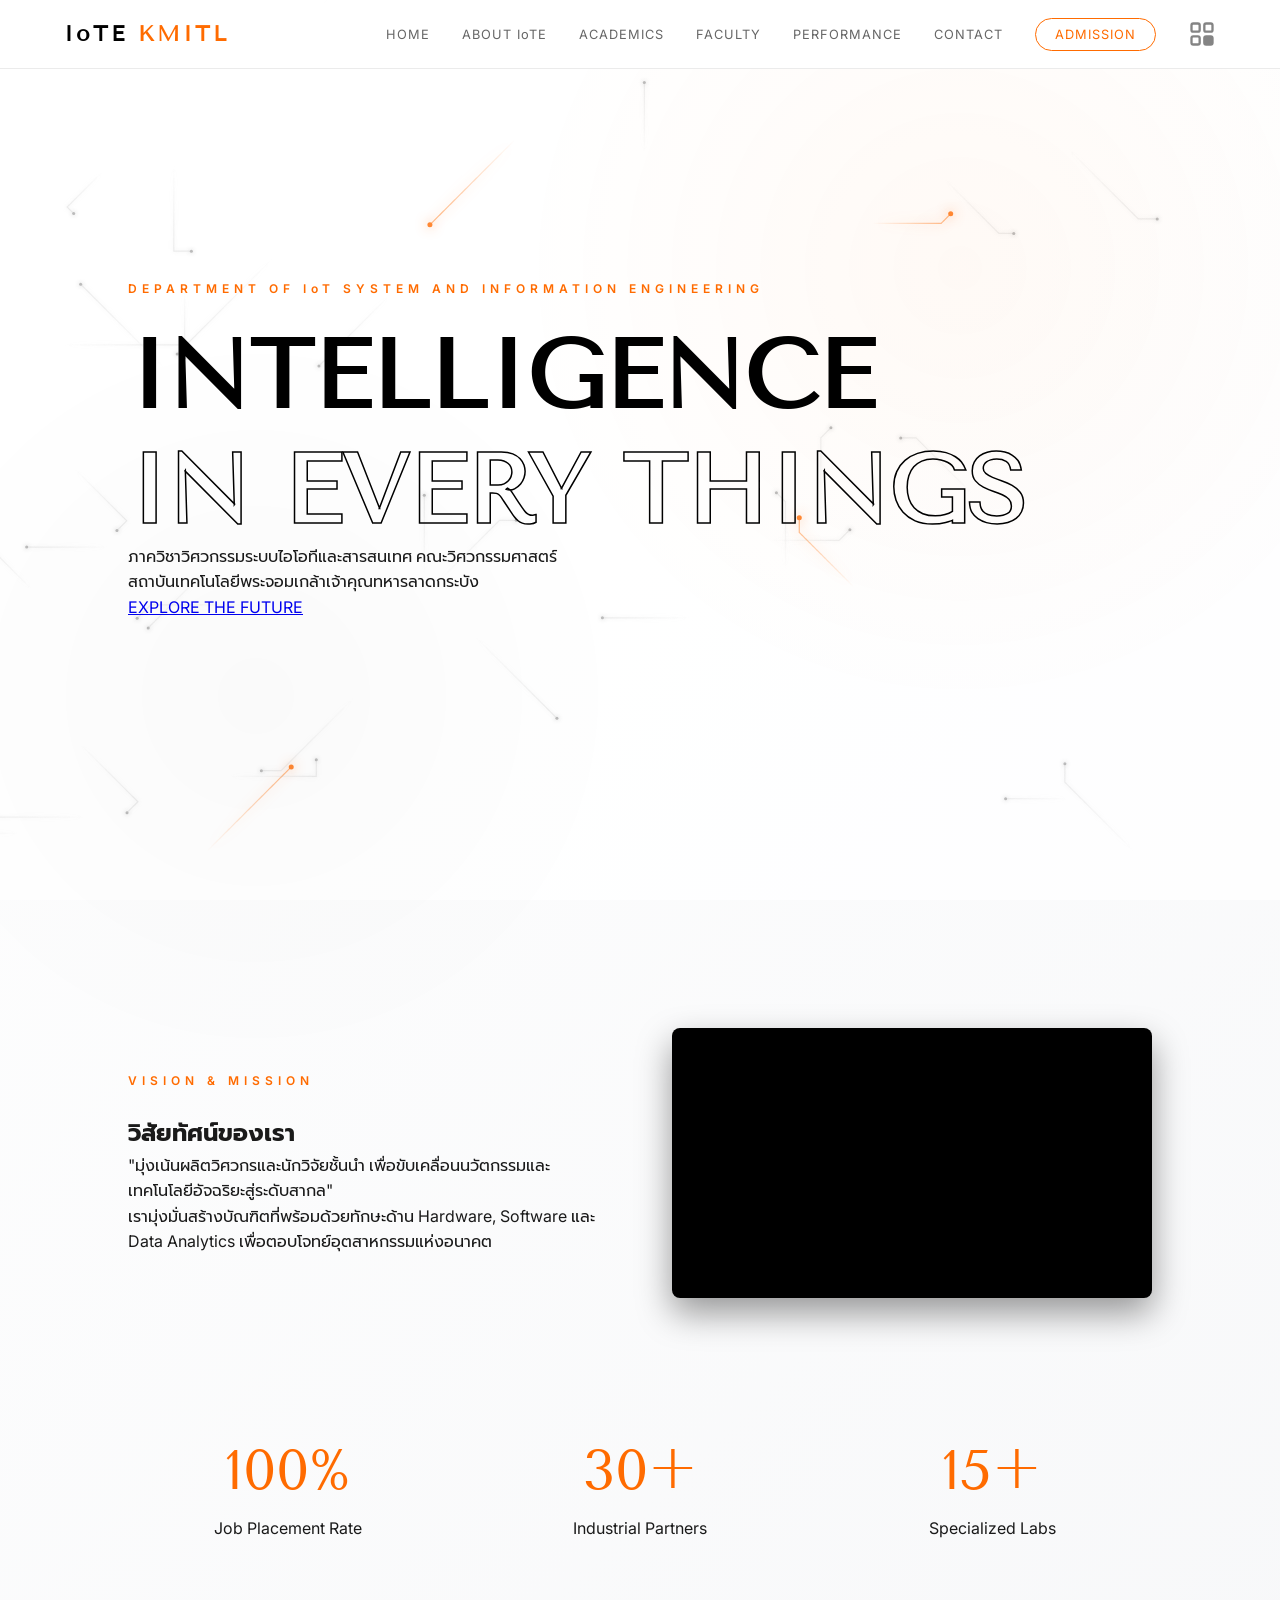
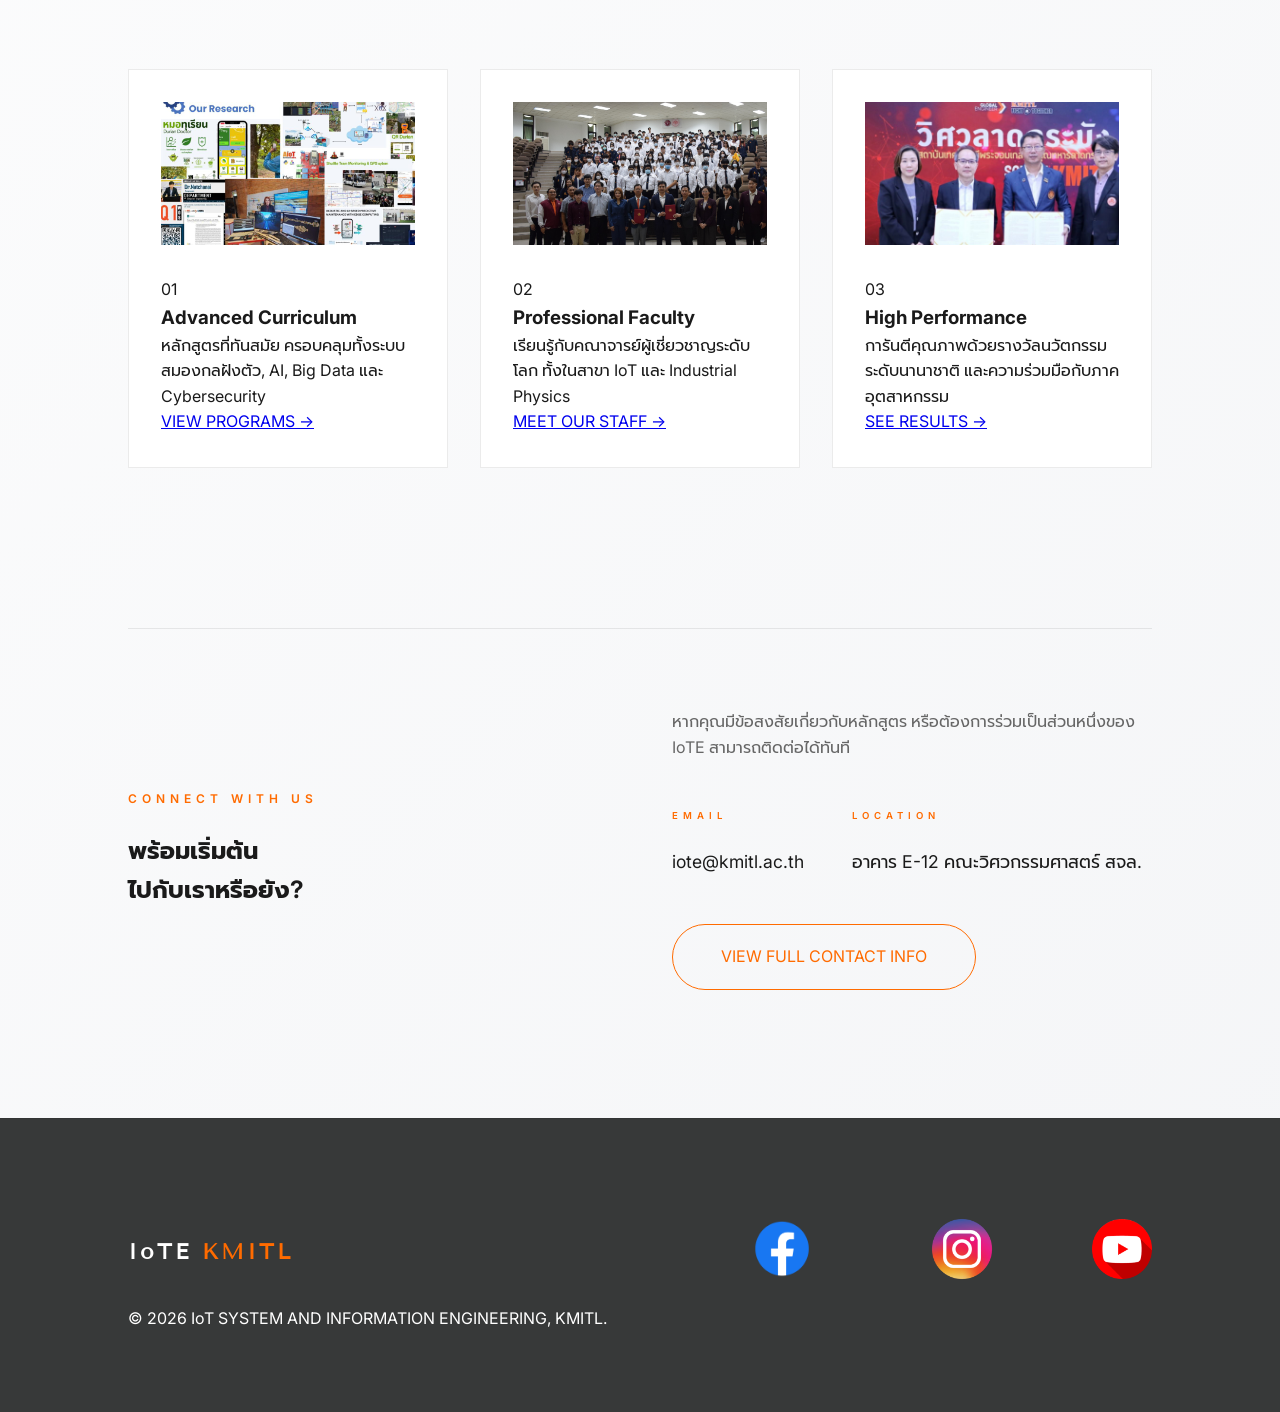
==== index.html @ 2c85f600 "Add files via upload" ====
<!DOCTYPE html>
<html lang="th">
<head>
    <meta charset="UTF-8">
    <meta name="viewport" content="width=device-width, initial-scale=1.0">
    <title>IoTE KMITL | Home - วิศวกรรมระบบไอโอทีและสารสนเทศ</title>
    <link href="https://fonts.googleapis.com/css2?family=Inter:wght@100;300;400;600&family=Tenor+Sans&family=Prompt:wght@200;400;600&display=swap" rel="stylesheet">
    <link rel="stylesheet" href="style.css">
</head>
<body>

    <canvas id="starfield"></canvas>
    <div class="glow-orb"></div>

    <nav>
    <div class="logo">IoTE <span>KMITL</span></div>
    <div class="menu-toggle" id="mobile-menu">
        <span class="bar"></span>
        <span class="bar"></span>
        <span class="bar"></span>
    </div>
    <ul class="nav-links">
        <li><a href="index.html">HOME</a></li>
        <li><a href="about.html">ABOUT IoTE</a></li>
        <li><a href="academics.html">ACADEMICS</a></li>
        <li><a href="faculty.html">FACULTY</a></li>
        <li><a href="performance.html">PERFORMANCE</a></li>
        <li><a href="contact.html">CONTACT</a></li>
        <li><a href="admission.html" class="nav-btn">ADMISSION</a></li>
        <li>
            <a href="play.html" class="magic-portal" title="Intelligence Hub">
                <svg width="28" height="28" viewBox="0 0 24 24" fill="none" xmlns="http://www.w3.org/2000/svg">
                    <rect x="3" y="3" width="7" height="7" rx="1.5" stroke="currentColor" stroke-width="2"/>
                    <rect x="14" y="3" width="7" height="7" rx="1.5" stroke="currentColor" stroke-width="2"/>
                    <rect x="3" y="14" width="7" height="7" rx="1.5" stroke="currentColor" stroke-width="2"/>
                    <rect x="14" y="14" width="7" height="7" rx="1.5" stroke="currentColor" stroke-width="2" fill="currentColor"/>
                </svg>
            </a>
        </li>
    </ul>
</nav>

    <header class="hero">
        <div class="hero-content">
            <span class="label reveal">DEPARTMENT OF IoT SYSTEM AND INFORMATION ENGINEERING</span>
            <h1 class="reveal">INTELLIGENCE <br><span>IN EVERY THINGS</span></h1>
            <p class="reveal">ภาควิชาวิศวกรรมระบบไอโอทีและสารสนเทศ คณะวิศวกรรมศาสตร์ <br>สถาบันเทคโนโลยีพระจอมเกล้าเจ้าคุณทหารลาดกระบัง</p>
            <div class="hero-btns reveal">
                <a href="#intro" class="scroll-down-link">
                    EXPLORE THE FUTURE <br>
                    <span class="mouse"><span class="wheel"></span></span>
                </a>
            </div>
        </div>
    </header>

    <section id="intro" class="container">
        <div class="section-grid align-center">
            <div class="reveal">
                <span class="label">VISION & MISSION</span>
                <h2>วิสัยทัศน์ของเรา</h2>
                <p class="lead">"มุ่งเน้นผลิตวิศวกรและนักวิจัยชั้นนำ เพื่อขับเคลื่อนนวัตกรรมและเทคโนโลยีอัจฉริยะสู่ระดับสากล"</p>
                <p>เรามุ่งมั่นสร้างบัณฑิตที่พร้อมด้วยทักษะด้าน Hardware, Software และ Data Analytics เพื่อตอบโจทย์อุตสาหกรรมแห่งอนาคต</p>
            </div>
            
            <div class="reveal main-img" style="position: relative; padding-bottom: 56.25%; height: 0; overflow: hidden; border-radius: 8px; background: #000; box-shadow: 0 15px 35px rgba(0,0,0,0.4);">
                <iframe 
                    src="https://www.youtube.com/embed/yVEvCxeXNRc" 
                    style="position: absolute; top: 0; left: 0; width: 100%; height: 100%; border: 0;" 
                    title="IoTE KMITL YouTube Video" 
                    allow="accelerometer; autoplay; clipboard-write; encrypted-media; gyroscope; picture-in-picture; web-share" 
                    referrerpolicy="strict-origin-when-cross-origin" 
                    allowfullscreen>
                </iframe>
            </div>
        </div>

        <div class="stats-grid reveal">
            <div class="stat-item">
                <div class="stat-num">100%</div>
                <p>Job Placement Rate</p>
            </div>
            <div class="stat-item">
                <div class="stat-num">30+</div>
                <p>Industrial Partners</p>
            </div>
            <div class="stat-item">
                <div class="stat-num">15+</div>
                <p>Specialized Labs</p>
            </div>
        </div>

        <div class="grid-3">
            <div class="info-card reveal">
                <div class="card-image-box">
                    <span>[ PHOTO ]</span>
                    <img src="7.jpg" style="max-width:120%;" alt="" onerror="this.style.display='none'">
                </div>
                <div class="card-num">01</div>
                <h3>Advanced Curriculum</h3>
                <p>หลักสูตรที่ทันสมัย ครอบคลุมทั้งระบบสมองกลฝังตัว, AI, Big Data และ Cybersecurity</p>
                <a href="academics.html" class="card-link">VIEW PROGRAMS →</a>
            </div>
            
            <div class="info-card reveal" style="transition-delay: 0.1s;">
                <div class="card-image-box">
                    <span>[ PHOTO ]</span>
                    <img src="5.jpg" style="max-width:120%;" alt="" onerror="this.style.display='none'">
                </div>
                <div class="card-num">02</div>
                <h3>Professional Faculty</h3>
                <p>เรียนรู้กับคณาจารย์ผู้เชี่ยวชาญระดับโลก ทั้งในสาขา IoT และ Industrial Physics</p>
                <a href="faculty.html" class="card-link">MEET OUR STAFF →</a>
            </div>

            <div class="info-card reveal" style="transition-delay: 0.2s;">
                <div class="card-image-box">
                    <span>[ PHOTO ]</span>
                    <img src="6.jpg" style="max-width:120%;" alt="" onerror="this.style.display='none'">
                </div>
                <div class="card-num">03</div>
                <h3>High Performance</h3>
                <p>การันตีคุณภาพด้วยรางวัลนวัตกรรมระดับนานาชาติ และความร่วมมือกับภาคอุตสาหกรรม</p>
                <a href="performance.html" class="card-link">SEE RESULTS →</a>
            </div>
        </div>

        <div class="section-grid reveal" style="margin-top: 10rem; border-top: 1px solid var(--border); padding-top: 5rem;">
            <div>
                <span class="label">CONNECT WITH US</span>
                <h2>พร้อมเริ่มต้น<br>ไปกับเราหรือยัง?</h2>
            </div>
            <div>
                <p style="margin-bottom: 3rem; color: var(--dim-text);">หากคุณมีข้อสงสัยเกี่ยวกับหลักสูตร หรือต้องการร่วมเป็นส่วนหนึ่งของ IoTE สามารถติดต่อได้ทันที</p>
                <div style="display: flex; gap: 3rem; flex-wrap: wrap; margin-bottom: 3rem;">
                    <div>
                        <span class="label" style="font-size: 0.6rem;">EMAIL</span>
                        <p style="color: var(--text); font-size: 1.1rem; font-weight: 400;">iote@kmitl.ac.th</p>
                    </div>
                    <div>
                        <span class="label" style="font-size: 0.6rem;">LOCATION</span>
                        <p style="color: var(--text); font-size: 1.1rem; font-weight: 400;">อาคาร E-12 คณะวิศวกรรมศาสตร์ สจล.</p>
                    </div>
                </div>
                <a href="contact.html" class="nav-btn" style="padding: 1.2rem 3rem; display: inline-block;">VIEW FULL CONTACT INFO</a>
            </div>
        </div>
    </section>

    <footer>
        <div class="footer-content">
            <div class="logo">IoTE <span>KMITL</span></div>
            <div class="social-links">
    <a href=""><img src="Facebook.png" alt="Facebook" class="social-icon"></a>
    <a href="#"><img src="instagram.png" alt="LinkedIn" class="social-icon"></a>
    <a href="https://www.youtube.com/@iote_kmitl"><img src="Youtube.png" alt="YouTube" class="social-icon" style="width: 60px;"></a>
</div>
        </div>
        <div class="footer-bottom">
            <p>&copy; 2026 IoT SYSTEM AND INFORMATION ENGINEERING, KMITL.</p>
        </div>
    </footer>

    <script src="script.js"></script>
</body>
</html>
---- style.css ----
:root {
    --bg: #ffffff;
    --text: #1a1a1a;
    --accent: #ff6b00; /* สีส้ม KMITL ที่คุณตั้งไว้ */
    --dim-text: #666;
    --border: rgba(0, 0, 0, 0.08);
    --placeholder-bg: #f4f4f4;
}

/* --- ทุกอย่างคงเดิมตามโค้ดที่คุณส่งมา --- */
* { margin: 0; padding: 0; box-sizing: border-box; }
body { background-color: var(--bg); color: var(--text); font-family: 'Inter', 'Prompt', sans-serif; line-height: 1.6; overflow-x: hidden; }
#starfield { position: fixed; top: 0; left: 0; width: 100%; height: 100%; z-index: -2; background: #ffffff; }

/* --- LOGO & NAV (ใช้สีส้มที่ span และ hover) --- */
.logo { font-family: 'Tenor Sans', sans-serif; font-size: 1.4rem; font-weight: bold; letter-spacing: 3px; color: #000; }
.logo span { color: var(--accent); } /* ส้มที่คำว่า KMITL */

nav { position: fixed; top: 0; width: 100%; z-index: 1000; padding: 1.5rem 5%; display: flex; justify-content: space-between; align-items: center; backdrop-filter: blur(15px); border-bottom: 1px solid var(--border); background: rgba(255, 255, 255, 0.85); }
.nav-links { display: flex; list-style: none; gap: 2.5rem; }
.nav-links a { text-decoration: none; color: var(--dim-text); font-size: 0.75rem; letter-spacing: 2px; transition: 0.3s; }

/* เพิ่มสีส้มตอน Hover เมนู */
.nav-links a:hover, .nav-links a.active { color: var(--accent); } 

/* ปุ่ม Admission ปรับให้ขอบเป็นสีส้มเพื่อความเด่น */
.nav-btn { border: 1.5px solid var(--accent); padding: 0.5rem 1.2rem; border-radius: 50px; color: var(--accent) !important; text-decoration: none; transition: 0.3s; }
.nav-btn:hover { background: var(--accent); color: #fff !important; }

/* --- HERO --- */
.hero { height: 100vh; display: flex; align-items: center; padding: 0 10%; }
.label { color: var(--accent); font-size: 0.75rem; letter-spacing: 5px; margin-bottom: 1.5rem; display: block; font-weight: 600; }
h1 { font-family: 'Tenor Sans', sans-serif; font-size: clamp(3rem, 8vw, 6rem); line-height: 1.1; color: #000; }

/* ส่วนที่เป็นตัวหนังสือโปร่งแสง ให้ขอบเป็นสีส้มถ้าต้องการเน้น หรือปล่อยเป็นสีดำตามเดิมก็ได้ */
h1 span { display: block; margin-top: 10px; -webkit-text-stroke: 1.5px #000; -webkit-text-fill-color: transparent; }

/* --- IMAGE PLACEHOLDERS (คงเดิม) --- */
.image-placeholder {
    background-color: var(--placeholder-bg);
    
    display: flex;
    align-items: center;
    justify-content: center;
    overflow: hidden;
    position: relative;
    border-radius: 4px;
    color: #bbb;
    font-size: 0.8rem;
    letter-spacing: 1px;
}
.image-placeholder img {
    position: absolute;
    width: 100%;
    height: 100%;
    object-fit: cover;
    transition: transform 0.6s cubic-bezier(0.16, 1, 0.3, 1);
}
.image-placeholder:hover img { transform: scale(1.05); }

.main-img {
    aspect-ratio: 4/3;
    width: 100%;
    box-shadow: 20px 20px 60px rgba(0,0,0,0.05);
}

.card-image-box {
    width: 100%;
    aspect-ratio: 16/9;
    background: var(--placeholder-bg);
    margin-bottom: 2rem;
    display: flex;
    align-items: center;
    justify-content: center;
    color: #ccc;
    font-size: 0.7rem;
    overflow: hidden;
}

/* --- GRID & STATS (ใช้สีส้มที่ตัวเลข) --- */
.container { padding: 8rem 10%; }
.section-grid { display: grid; grid-template-columns: 1fr 1fr; gap: 5rem; }
.align-center { align-items: center; }
.stats-grid { display: grid; grid-template-columns: repeat(3, 1fr); gap: 2rem; margin: 8rem 0; text-align: center; }
.stat-num { font-size: 3.5rem; font-family: 'Tenor Sans', sans-serif; color: var(--accent); }

.grid-3 { display: grid; grid-template-columns: repeat(auto-fit, minmax(300px, 1fr)); gap: 2.5rem; margin-top: 6rem; }
.info-card { background: #fff; padding: 2rem; border: 1px solid var(--border); transition: 0.5s; }

/* ขอบการ์ดเปลี่ยนเป็นสีส้มเมื่อ Hover */
.info-card:hover { transform: translateY(-10px); border-color: var(--accent); }

/* --- FOOTER & REVEAL (คงเดิม) --- */
footer { padding: 5rem 10%; border-top: 1px solid var(--border); background-color: #373939; color: #fff; }
.footer-content { display: flex; justify-content: space-between; align-items: center; }
.reveal { opacity: 0; transform: translateY(30px); transition: 1.2s ease-out; }
.reveal.active { opacity: 1; transform: translateY(0); }
/* --- สำหรับ Logo ใน Header (ด้านบน) --- */
nav .logo {
    color: #000000; /* เปลี่ยนสีคำว่า IoTE ด้านบนตรงนี้ (ตัวอย่างนี้คือสีดำ) */
}

/* --- สำหรับ Logo ใน Footer (ด้านล่าง) --- */
footer .logo {
    color: #ffffff; /* เปลี่ยนสีคำว่า IoTE ด้านล่างตรงนี้ (ตัวอย่างนี้คือสีขาว) */
}

/* จัดกลุ่มไอคอนให้อยู่ในแนวนอนและมีช่องว่างห่างกันพอดี */
.social-links {
    display: flex;
    gap: 5rem; /* ระยะห่างระหว่างไอคอน ปรับลดเพิ่มได้ตามชอบ */
    align-items: center;
}

/* กำหนดขนาดของไอคอน */
.social-icon {
    width: 100px; /* ปรับขนาดความกว้างของไอคอน */
    height: auto;
    transition: transform 0.3s ease, opacity 0.3s ease;
}

/* ทำให้รูปไอคอนสว่างขึ้นหรือขยับนิดๆ เวลานำเมาส์ไปชี้ */
.social-links a:hover .social-icon {
    transform: scale(1.1); /* ขยายใหญ่ขึ้น 10% */
    opacity: 0.8;
}

/* --- 1. ปรับสีพื้นหลังหลักให้เป็นสีเทาอมขาวนิดๆ ดูผู้ดีและสบายตา --- */
body { 
    background: linear-gradient(135deg, #ffffff 0%, #f4f5f7 100%); 
    color: var(--text); 
    font-family: 'Inter', 'Prompt', sans-serif; 
    line-height: 1.6; 
    overflow-x: hidden; 
}

/* ลบโค้ด #starfield เดิมทิ้งไปได้เลยครับ */

/* --- 2. สร้างออร่าแสงสีส้ม KMITL แบบจางมากๆ (ไม่กวนสายตา) --- */
.glow-orb {
    position: fixed;
    top: -20vh;
    right: -10vw;
    width: 70vw;
    height: 70vw;
    /* แสงสีส้มจางๆ ความเข้มแค่ 4% */
    background: radial-gradient(circle, rgba(255, 107, 0, 0.04) 0%, rgba(255, 255, 255, 0) 70%);
    border-radius: 50%;
    z-index: -2;
    pointer-events: none;
    animation: pulseAura 20s ease-in-out infinite alternate;
}

/* --- 3. เพิ่มแสงอีกวงซ้ายล่าง เพื่อให้เว็บดูมีมิติสมดุล --- */
.glow-orb::after {
    content: '';
    position: fixed;
    bottom: -20vh;
    left: -10vw;
    width: 60vw;
    height: 60vw;
    /* แสงสีเทาจางๆ */
    background: radial-gradient(circle, rgba(0, 0, 0, 0.02) 0%, rgba(255, 255, 255, 0) 70%);
    border-radius: 50%;
    animation: pulseAura 15s ease-in-out infinite alternate-reverse;
}

/* --- 4. แอนิเมชันให้แสงขยับช้าๆ (ช้าจนแทบไม่สังเกตเห็น แต่ดูมีชีวิต) --- */
@keyframes pulseAura {
    0% { transform: scale(1) translate(0, 0); }
    100% { transform: scale(1.1) translate(-20px, 30px); }
}
/* สไตล์สำหรับ Magic Portal ในเมนู */
.magic-portal {
    display: flex;
    align-items: center;
    justify-content: center;
    color: var(--text);
    transition: all 0.3s ease;
    opacity: 0.8;
}
.magic-portal:hover {
    opacity: 1;
    transform: scale(1.1);
    color: var(--accent);
}

body { 
    /* พื้นหลังสีขาวอมเทานิดๆ ให้ดูหรูหรา */
    background-color: #fcfcfc; 
    color: var(--text); 
    font-family: 'Inter', 'Prompt', sans-serif; 
    line-height: 1.6; 
    overflow-x: hidden; 
}

#starfield { 
    position: fixed; 
    top: 0; 
    left: 0; 
    width: 100%; 
    height: 100%; 
    z-index: -2; 
    /* ทำให้แอนิเมชันดูจางลง ไม่กวนตัวหนังสือ */
    opacity: 0.8; 
    pointer-events: none;
}

/* --- ส่วนที่ 1: ค่าพื้นฐานสำหรับทุกหน้าจอ (เน้น Desktop เป็นหลัก) --- */
:root {
    --bg: #fcfcfc;
    --text: #1a1a1a;
    --accent: #ff6b00;
    --dim-text: #666;
    --border: rgba(0, 0, 0, 0.08);
}

* { margin: 0; padding: 0; box-sizing: border-box; }

body { 
    background-color: var(--bg); 
    color: var(--text); 
    font-family: 'Inter', 'Prompt', sans-serif; 
    overflow-x: hidden; 
}

/* Navigation - ปรับให้ยืดหยุ่น */
nav { 
    position: fixed; top: 0; width: 100%; z-index: 1000; 
    padding: 1rem 5%; 
    display: flex; justify-content: space-between; align-items: center; 
    backdrop-filter: blur(15px); background: rgba(255, 255, 255, 0.85);
    border-bottom: 1px solid var(--border);
}

.nav-links { display: flex; list-style: none; gap: 2rem; align-items: center; }
.nav-links a { text-decoration: none; color: var(--dim-text); font-size: 0.8rem; letter-spacing: 1px; }

/* Grid System - จุดสำคัญที่ทำให้คอมไม่เพี้ยน */
.section-grid { 
    display: grid; 
    grid-template-columns: 1fr 1fr; /* คอมพิวเตอร์แบ่ง 2 คอลัมน์ */
    gap: 4rem; 
    align-items: center;
}

.grid-3 { 
    display: grid; 
    grid-template-columns: repeat(3, 1fr); /* คอมพิวเตอร์แบ่ง 3 คอลัมน์ */
    gap: 2rem; 
}

/* --- ส่วนที่ 2: ปรับแต่งเมื่อเปิดในมือถือ (หน้าจอเล็กกว่า 768px) --- */
@media (max-width: 768px) {
    nav {
        padding: 1rem 3%;
    }

    .nav-links {
        display: none; /* ซ่อนเมนูตัวหนังสือในมือถือเพื่อไม่ให้เบียดกัน */
    }

    .hero {
        padding: 0 5%;
        text-align: center;
        height: auto;
        padding-top: 120px;
        padding-bottom: 50px;
    }

    h1 {
        font-size: 2.5rem; /* ลดขนาดตัวอักษรหัวข้อ */
    }

    /* เปลี่ยนจาก 2 คอลัมน์ เป็น 1 คอลัมน์ เพื่อให้รูปไม่บีบจนเล็ก */
    .section-grid {
        grid-template-columns: 1fr;
        gap: 2rem;
    }

    /* เปลี่ยนจาก 3 คอลัมน์ เป็น 1 คอลัมน์ */
    .grid-3 {
        grid-template-columns: 1fr;
    }

    .container {
        padding: 4rem 5%;
    }

    .stats-grid {
        grid-template-columns: 1fr; /* สถิติเรียงแถวเดี่ยว */
        gap: 2rem;
    }

    .footer-content {
        flex-direction: column;
        gap: 2rem;
        text-align: center;
    }

    .social-links {
        justify-content: center;
        gap: 2rem;
    }
}

.menu-toggle {
    display: none;
    cursor: pointer;
    flex-direction: column;
    gap: 6px;
}

.menu-toggle .bar {
    width: 25px;
    height: 3px;
    background-color: var(--text);
    transition: 0.3s;
}

/* ปรับแต่งเมนูเมื่อเปิดในมือถือ (Screen < 768px) */
@media (max-width: 768px) {
    .menu-toggle {
        display: flex; /* แสดงปุ่ม 3 ขีดในมือถือ */
    }

    .nav-links {
        display: flex; /* เปลี่ยนจาก none เป็น flex */
        flex-direction: column;
        position: absolute;
        top: 70px; /* ให้ลงมาจากแถบ Navbar */
        left: -100%; /* ซ่อนไว้ทางซ้ายก่อน */
        width: 100%;
        background: rgba(255, 255, 255, 0.98);
        height: 100vh;
        text-align: center;
        transition: 0.4s;
        padding-top: 2rem;
        box-shadow: 0 10px 15px rgba(0,0,0,0.05);
    }

    /* เมื่อสั่งให้เมนู Active (กดปุ่มแล้ว) */
    .nav-links.active {
        left: 0; /* เลื่อนออกมาจากทางซ้าย */
    }

    .nav-links li {
        margin: 1.5rem 0;
    }

    .nav-links a {
        font-size: 1.2rem; /* ขยายตัวอักษรให้กดง่ายในมือถือ */
    }
}
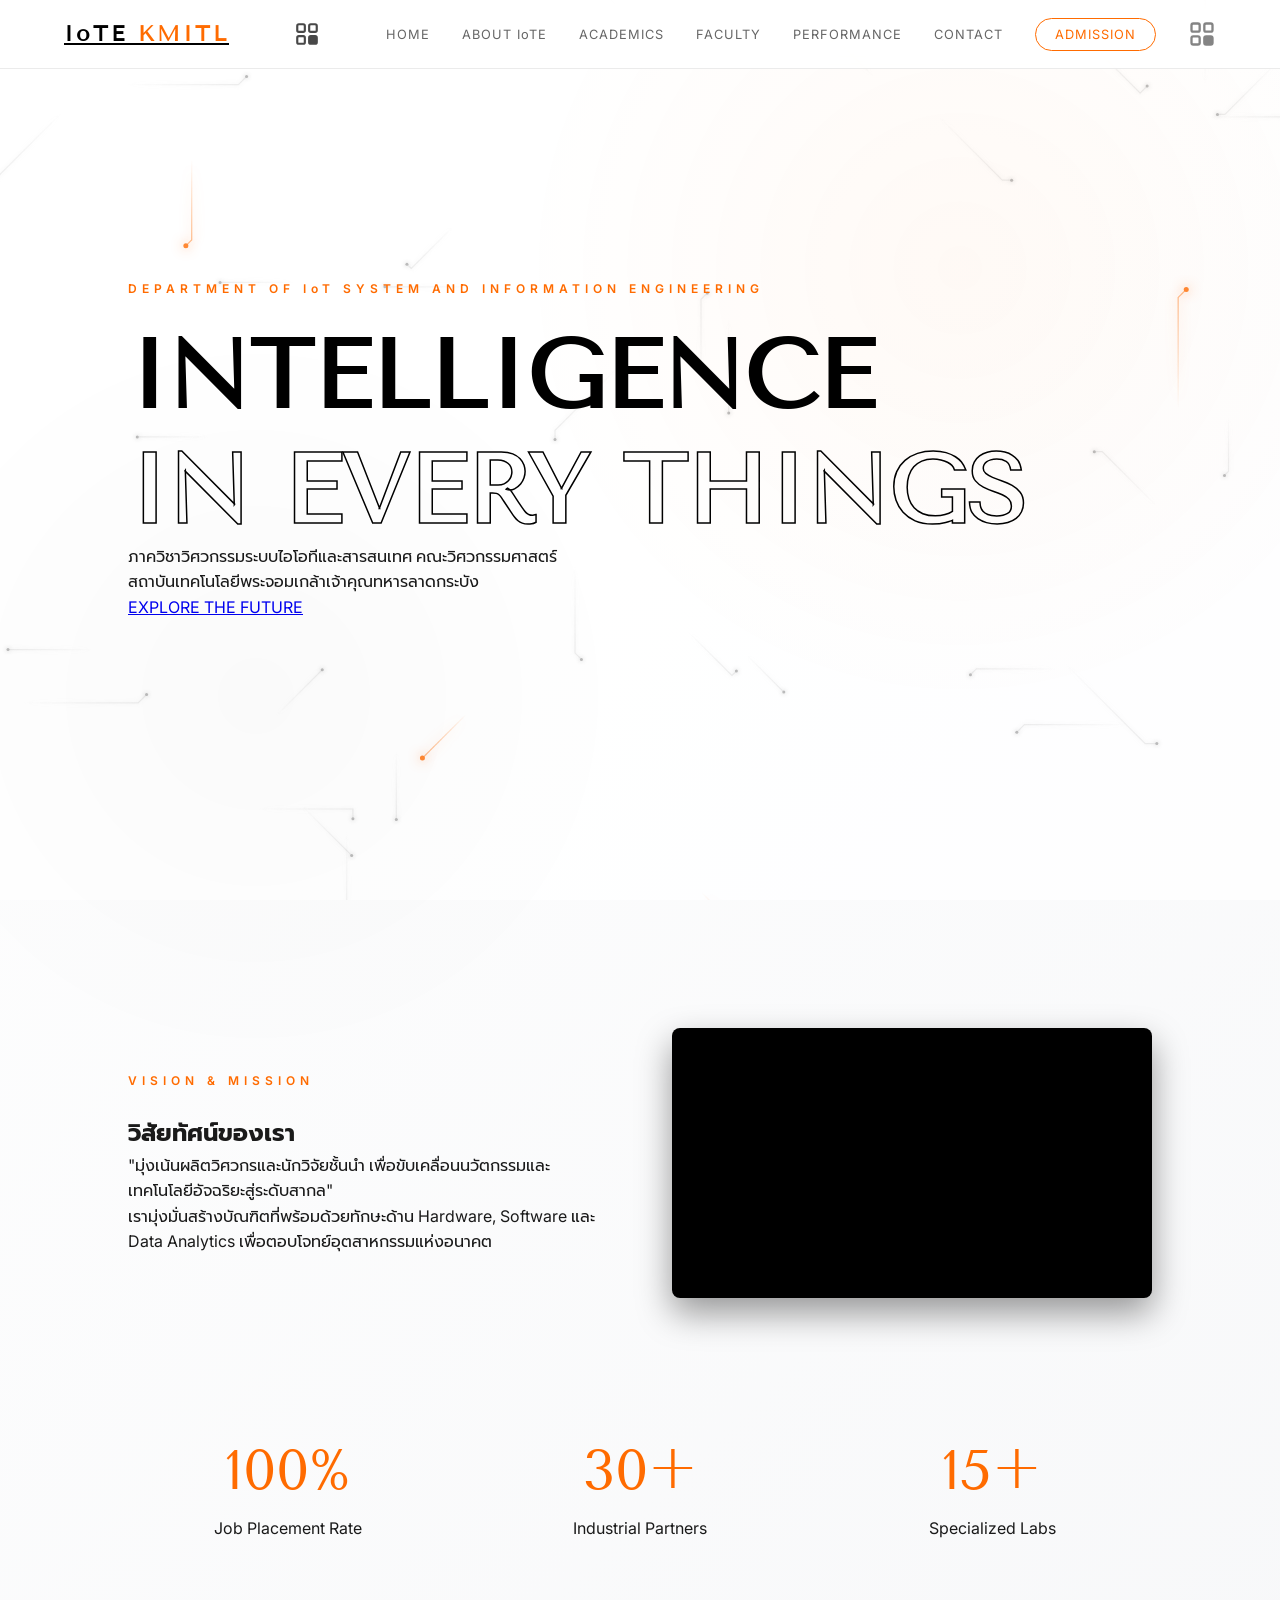
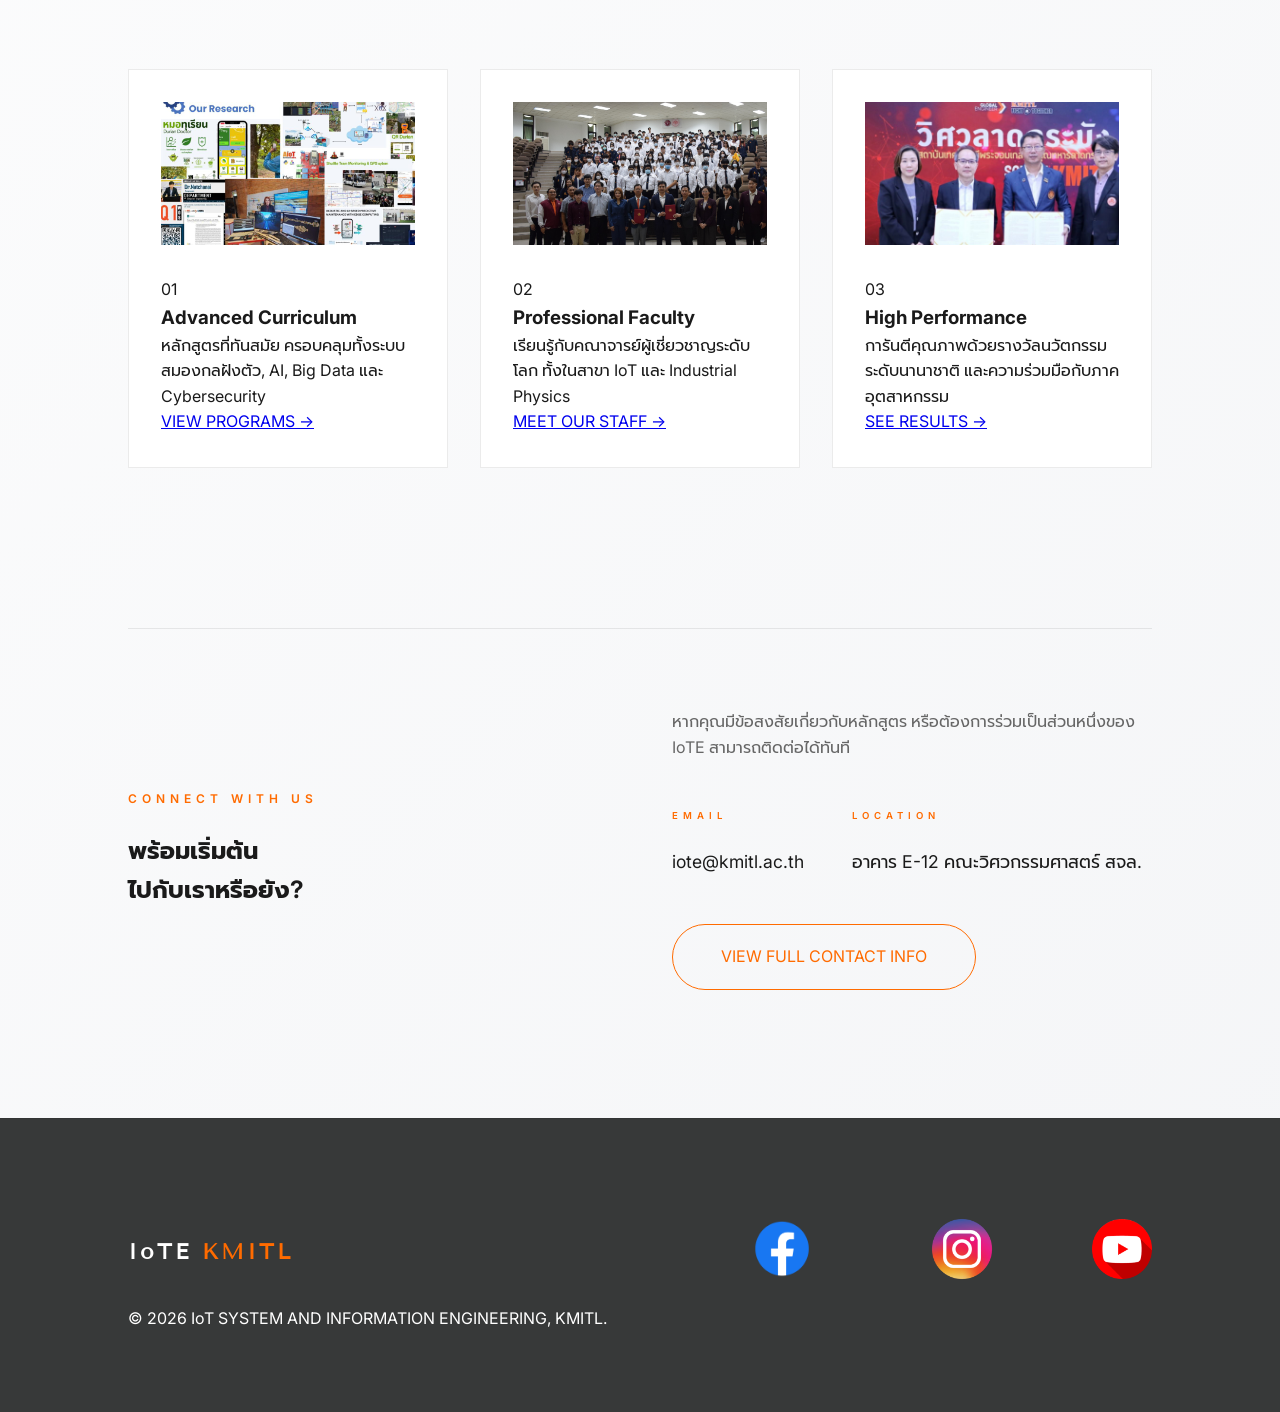
==== commit 83cb0b7b: "Update index.html" ====
--- a/index.html
+++ b/index.html
@@ -13,12 +13,25 @@
     <div class="glow-orb"></div>
 
     <nav>
-    <div class="logo">IoTE <span>KMITL</span></div>
-    <div class="menu-toggle" id="mobile-menu">
-        <span class="bar"></span>
-        <span class="bar"></span>
-        <span class="bar"></span>
+    <a href="index.html" class="logo">IoTE <span>KMITL</span></a>
+
+    <div class="nav-right-group">
+        <a href="play.html" class="magic-portal mobile-only-portal" title="Intelligence Hub">
+            <svg width="26" height="26" viewBox="0 0 24 24" fill="none" xmlns="http://www.w3.org/2000/svg">
+                <rect x="3" y="3" width="7" height="7" rx="1.5" stroke="currentColor" stroke-width="2"/>
+                <rect x="14" y="3" width="7" height="7" rx="1.5" stroke="currentColor" stroke-width="2"/>
+                <rect x="3" y="14" width="7" height="7" rx="1.5" stroke="currentColor" stroke-width="2"/>
+                <rect x="14" y="14" width="7" height="7" rx="1.5" stroke="currentColor" stroke-width="2" fill="currentColor"/>
+            </svg>
+        </a>
+
+        <div class="menu-toggle" id="mobile-menu">
+            <span class="bar"></span>
+            <span class="bar"></span>
+            <span class="bar"></span>
+        </div>
     </div>
+
     <ul class="nav-links">
         <li><a href="index.html">HOME</a></li>
         <li><a href="about.html">ABOUT IoTE</a></li>
@@ -27,8 +40,8 @@
         <li><a href="performance.html">PERFORMANCE</a></li>
         <li><a href="contact.html">CONTACT</a></li>
         <li><a href="admission.html" class="nav-btn">ADMISSION</a></li>
-        <li>
-            <a href="play.html" class="magic-portal" title="Intelligence Hub">
+        <li class="desktop-only-portal">
+            <a href="play.html" class="magic-portal">
                 <svg width="28" height="28" viewBox="0 0 24 24" fill="none" xmlns="http://www.w3.org/2000/svg">
                     <rect x="3" y="3" width="7" height="7" rx="1.5" stroke="currentColor" stroke-width="2"/>
                     <rect x="14" y="3" width="7" height="7" rx="1.5" stroke="currentColor" stroke-width="2"/>
@@ -163,4 +176,5 @@
 
     <script src="script.js"></script>
 </body>
-</html>+
+</html>
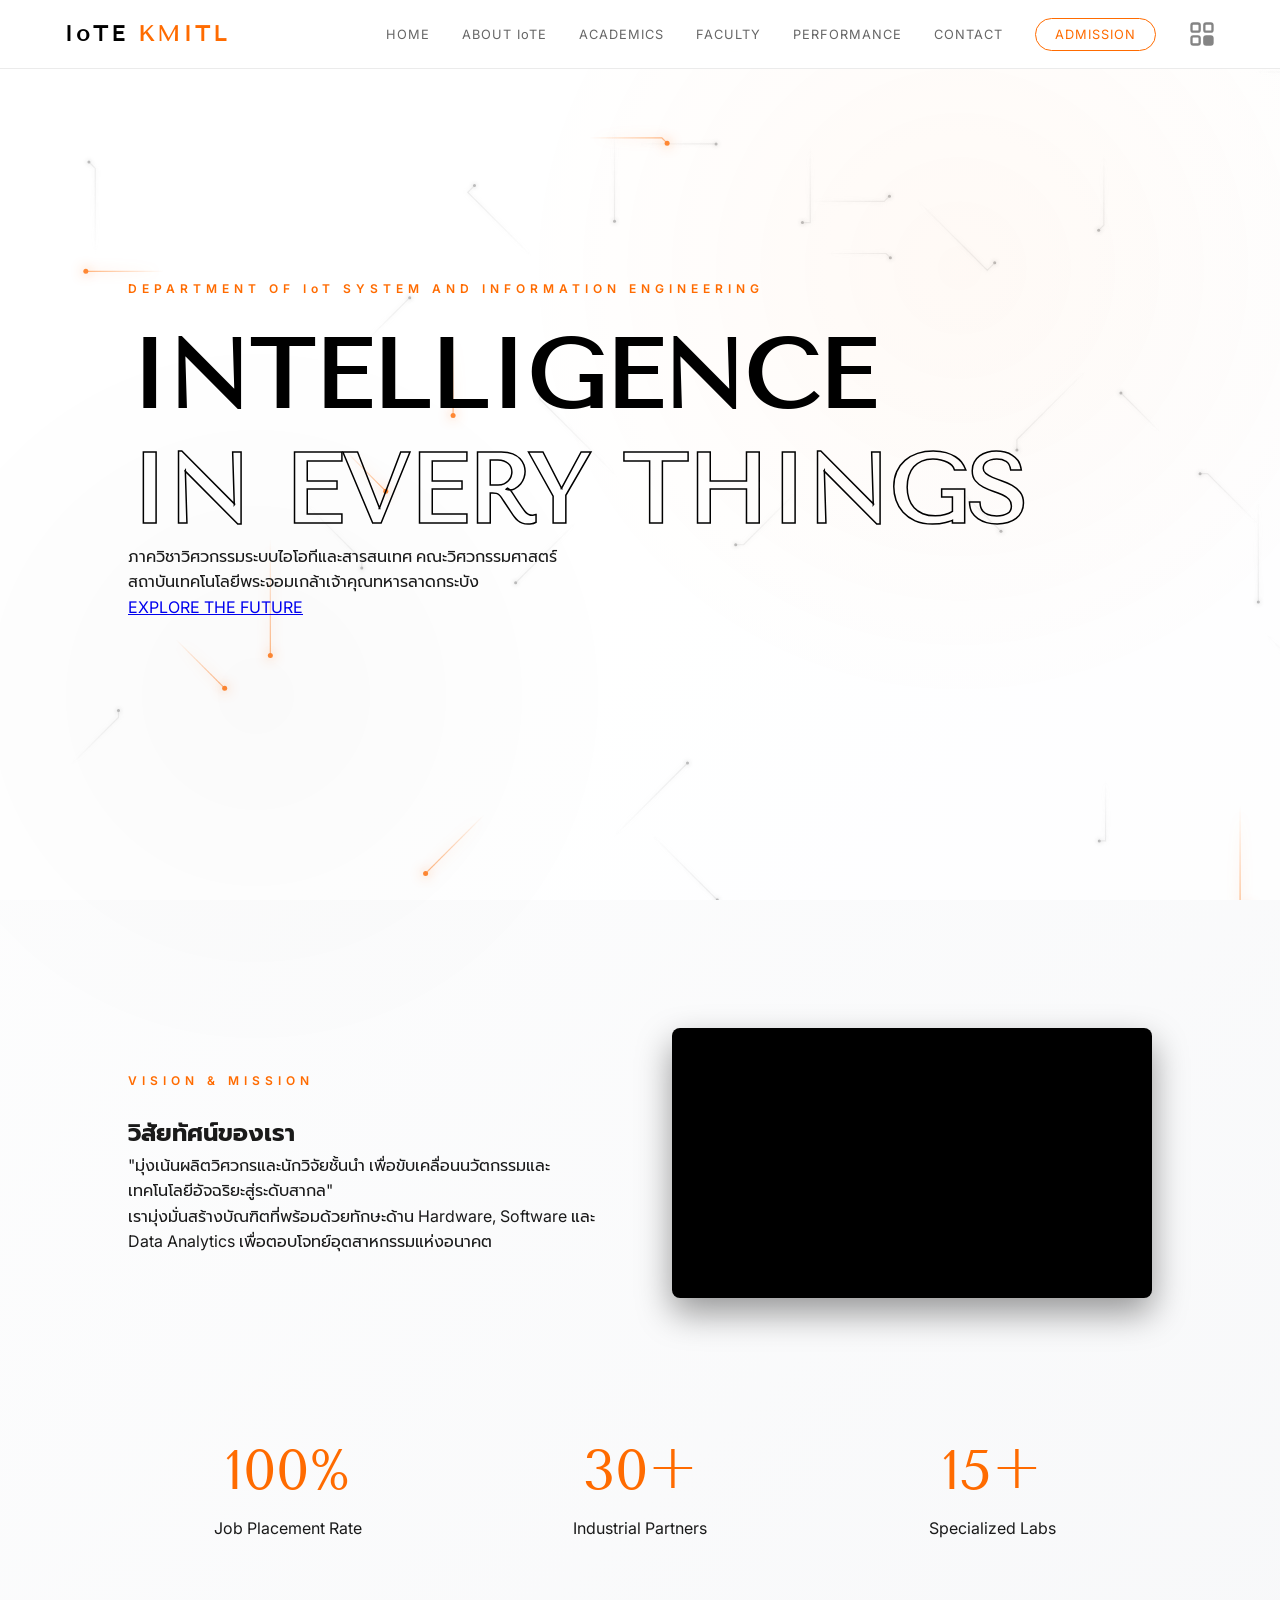
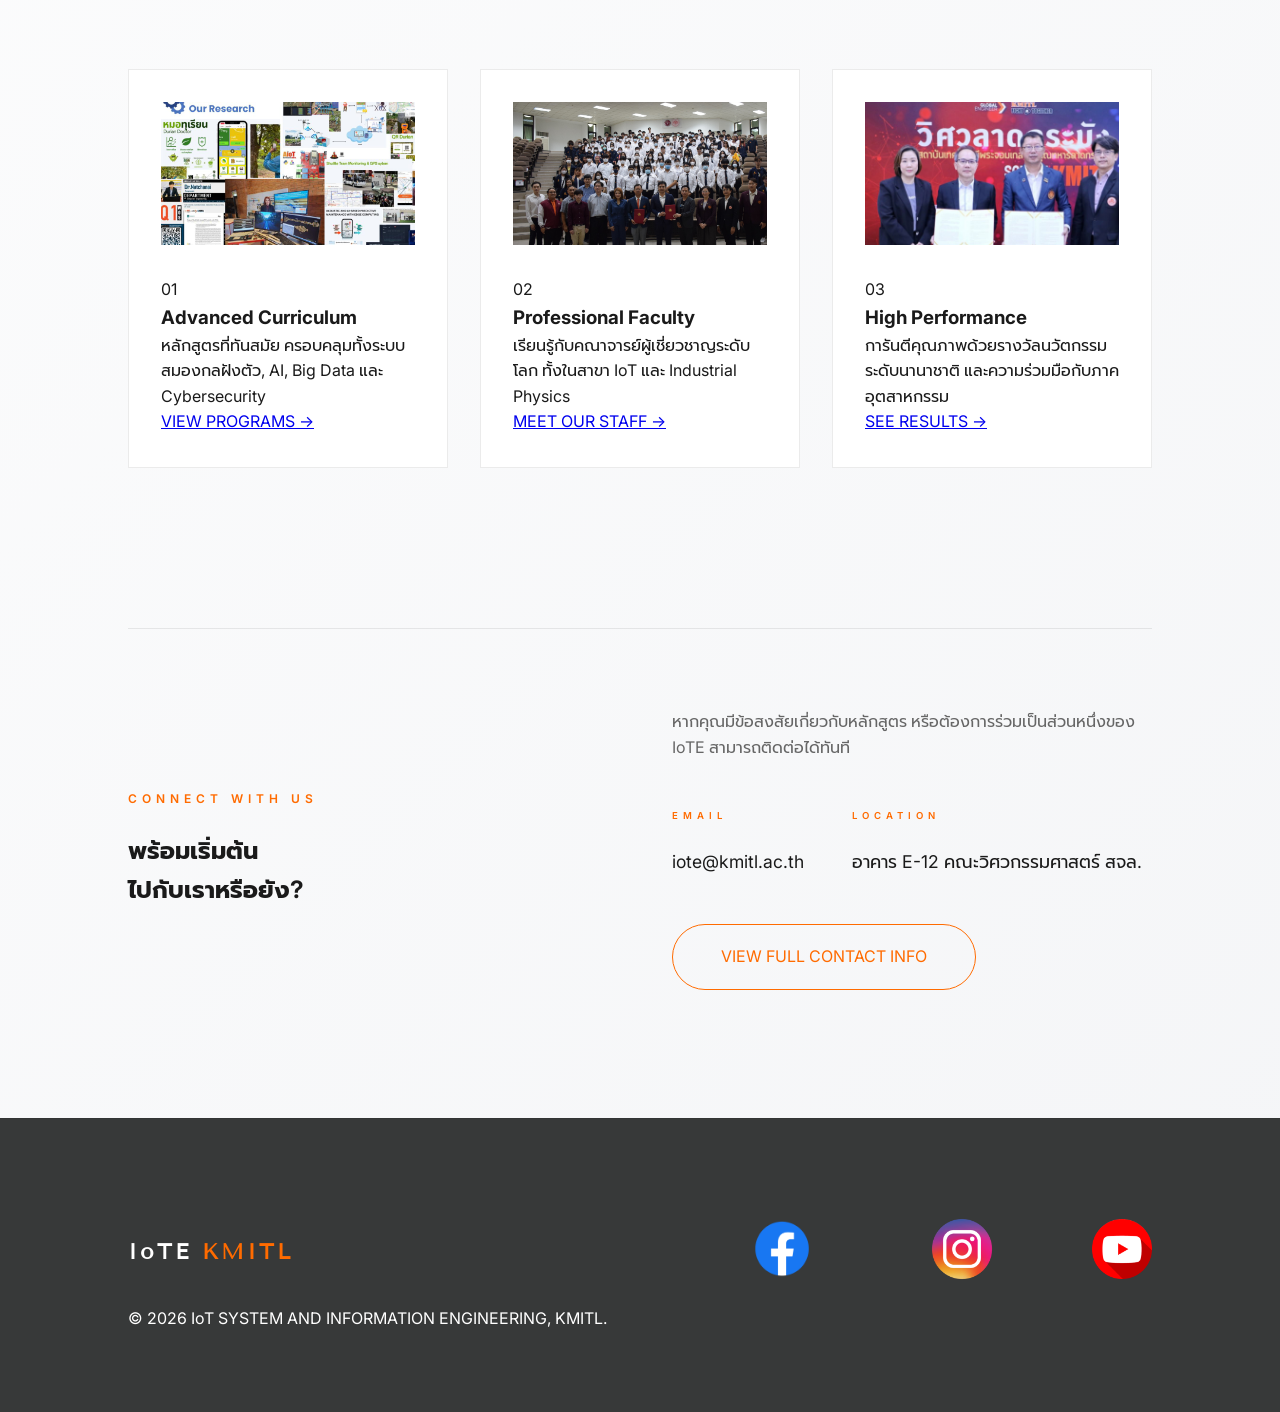
==== commit ae1e9ac9: "Update index.html" ====
--- a/index.html
+++ b/index.html
@@ -13,11 +13,12 @@
     <div class="glow-orb"></div>
 
     <nav>
-    <a href="index.html" class="logo">IoTE <span>KMITL</span></a>
+    <div class="logo">IoTE <span>KMITL</span></div>
 
-    <div class="nav-right-group">
-        <a href="play.html" class="magic-portal mobile-only-portal" title="Intelligence Hub">
-            <svg width="26" height="26" viewBox="0 0 24 24" fill="none" xmlns="http://www.w3.org/2000/svg">
+    <div class="nav-right-actions">
+        
+        <a href="play.html" class="magic-portal mobile-portal-icon" title="Intelligence Hub">
+            <svg width="24" height="24" viewBox="0 0 24 24" fill="none" xmlns="http://www.w3.org/2000/svg">
                 <rect x="3" y="3" width="7" height="7" rx="1.5" stroke="currentColor" stroke-width="2"/>
                 <rect x="14" y="3" width="7" height="7" rx="1.5" stroke="currentColor" stroke-width="2"/>
                 <rect x="3" y="14" width="7" height="7" rx="1.5" stroke="currentColor" stroke-width="2"/>
@@ -40,7 +41,7 @@
         <li><a href="performance.html">PERFORMANCE</a></li>
         <li><a href="contact.html">CONTACT</a></li>
         <li><a href="admission.html" class="nav-btn">ADMISSION</a></li>
-        <li class="desktop-only-portal">
+        <li class="desktop-portal-item">
             <a href="play.html" class="magic-portal">
                 <svg width="28" height="28" viewBox="0 0 24 24" fill="none" xmlns="http://www.w3.org/2000/svg">
                     <rect x="3" y="3" width="7" height="7" rx="1.5" stroke="currentColor" stroke-width="2"/>
@@ -178,3 +179,4 @@
 </body>
 
 </html>
+
--- a/style.css
+++ b/style.css
@@ -351,4 +351,63 @@
     .nav-links a {
         font-size: 1.2rem; /* ขยายตัวอักษรให้กดง่ายในมือถือ */
     }
-}+}
+
+/* จัดกลุ่มขวามือให้เรียงกัน */
+.nav-right-container {
+    display: flex;
+    align-items: center;
+    gap: 1.5rem;
+}
+
+/* ในหน้าจอคอม: ซ่อน Magic Portal ที่อยู่นอกเมนู (ถ้าคุณยังอยากให้มันอยู่ในลิสต์) */
+/* หรือถ้าเอาตามโครงสร้างใหม่ข้างบน ให้ใส่สไตล์นี้แทน */
+.magic-portal {
+    color: var(--text);
+    display: flex;
+    transition: 0.3s;
+}
+
+.magic-portal:hover {
+    color: var(--accent);
+    transform: scale(1.1);
+}
+
+/* จัดกลุ่มฝั่งขวาให้เรียงแนวนอนเสมอ */
+.nav-right-actions {
+    display: flex;
+    align-items: center;
+    gap: 20px; /* ระยะห่างระหว่างไอคอนกับปุ่ม 3 ขีด */
+}
+
+/* เริ่มต้น: ซ่อนไอคอนมือถือเมื่อเปิดในคอม */
+.mobile-portal-icon {
+    display: none !important;
+}
+
+/* --- เมื่อเปิดในมือถือ (จอต่ำกว่า 768px) --- */
+@media (max-width: 768px) {
+    /* ซ่อนไอคอนที่อยู่ในเมนู (ลิสต์) */
+    .desktop-portal-item {
+        display: none !important;
+    }
+
+    /* แสดงไอคอนข้างปุ่ม Bar */
+    .mobile-portal-icon {
+        display: flex !important;
+        color: var(--text);
+    }
+
+    /* บังคับให้ปุ่ม 3 ขีดไม่กระโดดบรรทัด */
+    .menu-toggle {
+        display: flex !important;
+    }
+
+    /* จัดตำแหน่ง Nav ใหม่ให้ Logo อยู่ซ้าย กลุ่มปุ่มอยู่ขวา */
+    nav {
+        display: flex;
+        justify-content: space-between;
+        align-items: center;
+        padding: 1rem 5%;
+    }
+}
